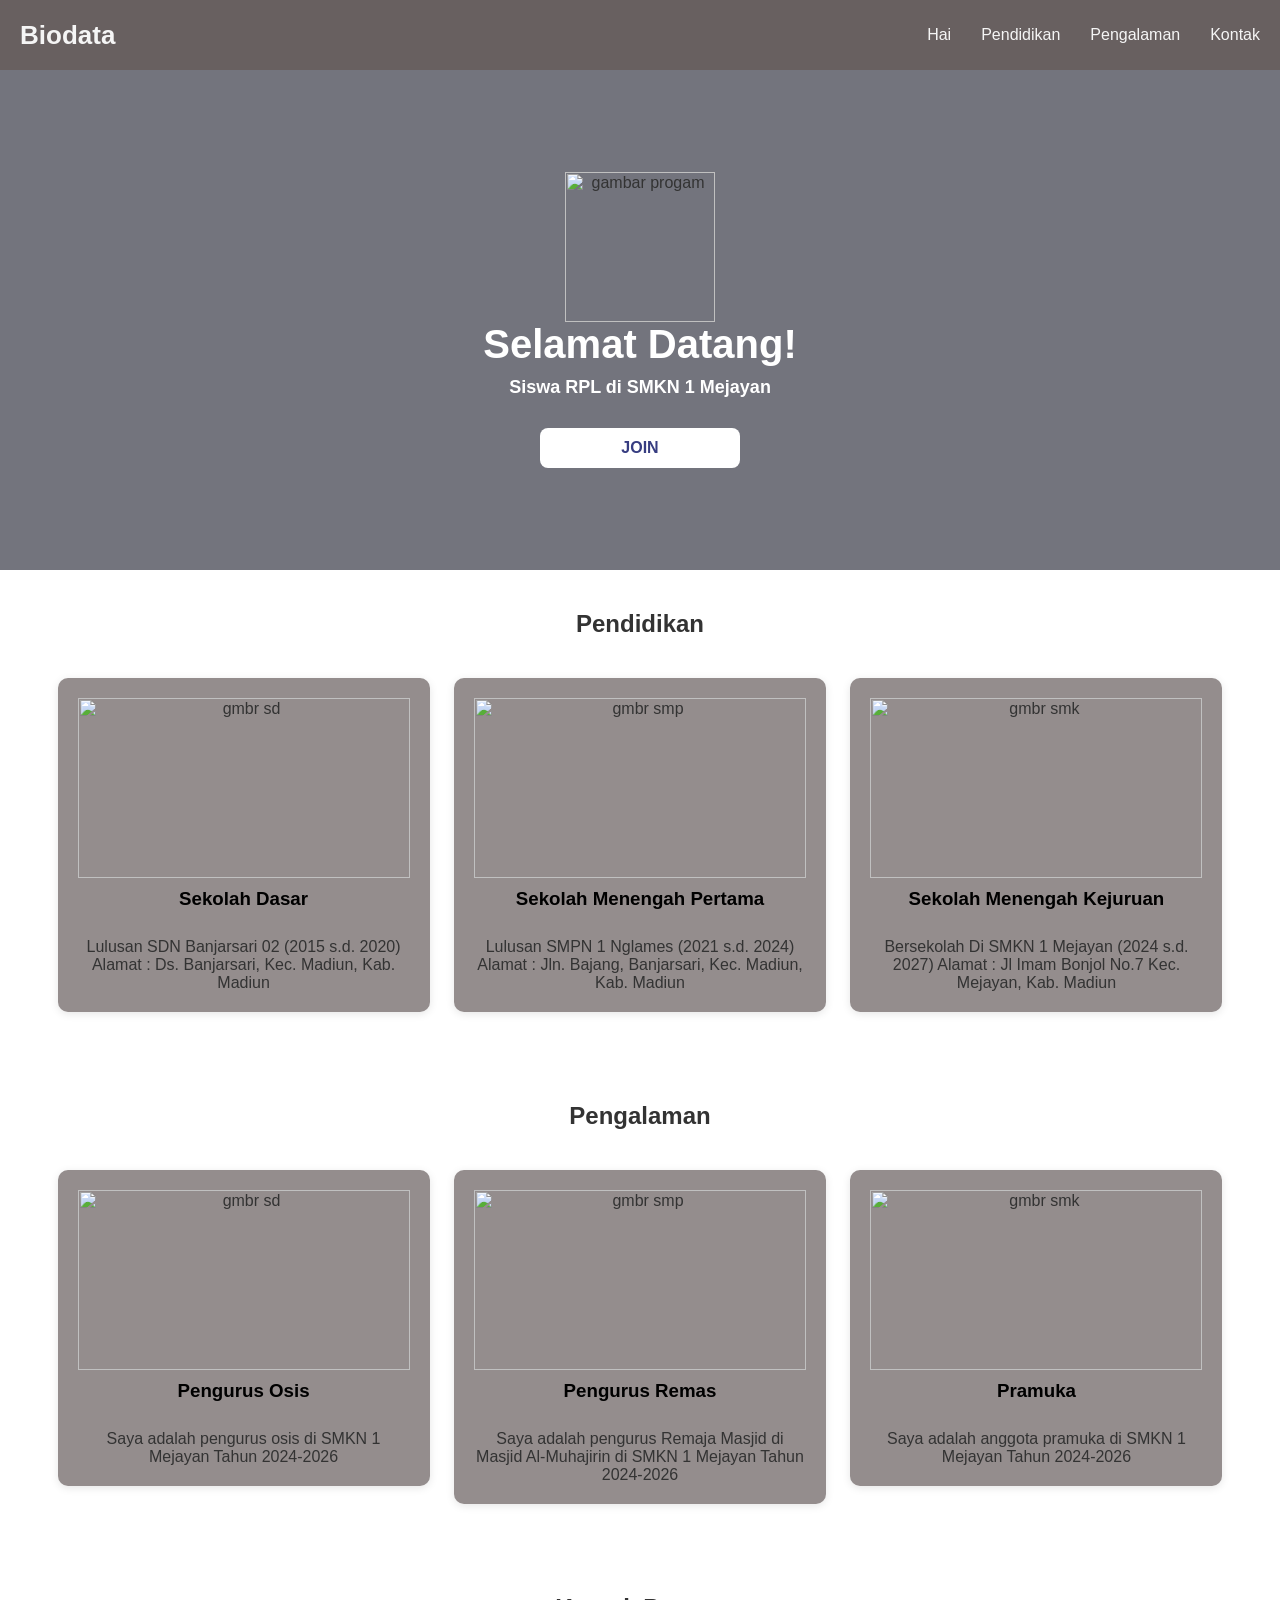
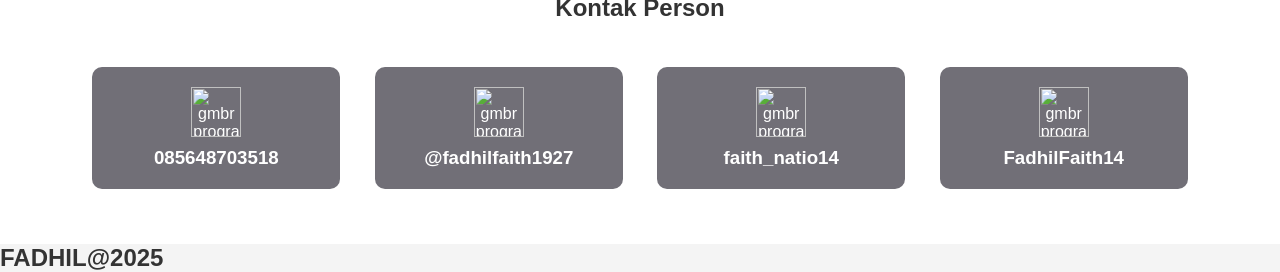
==== index.html @ b9683b17 "Add files via upload" ====
<html lang="en">
<head>
    <meta charset="UTF-8">
    <meta name="viewport" content="width=device-width, initial-scale=1.0">
    <title>My Portofolio</title>
    <link rel="stylesheet" href="style.css" />
</head>
<body>
    <!--navbar-->
    <div class="navbar">
    <div class="logo">
        <p><b>Biodata</b></p>
    </div>
        <div class="navigasi">
            <ul>
                <li><a href="#utama">Hai</a></li>
                <li><a href="#Pendidikan">Pendidikan</a></li>
                <li><a href="#Pengalaman">Pengalaman</a></li>
                <li><a href="#Kontak">Kontak</a></li>
            </ul>
        </div>
    </div>

    <!--Banner-->
    <div class="banner" id="utama"> 
        <img src="image/foto.jpg" alt="gambar progam">
        <h1><span></span></h1>
        <p><b>Siswa RPL di SMKN 1 Mejayan</b></p>

        <a href=""><button><b>JOIN</b></button></a>
    </div>
    <!--Pendidikan-->
    <div class="Pendidikan" id="Pendidikan">
        <h2>Pendidikan</h2>
        <div class="sd">
            <img src="image/(Logo SD).png" alt="gmbr sd">
            <h3>Sekolah Dasar</h3>
            </br>
            <p>
                Lulusan SDN Banjarsari 02 (2015 s.d. 2020)
                Alamat : Ds. Banjarsari, Kec. Madiun, Kab. Madiun
            </p>
        </div>
    
        <div class="smp">
            <img src="image/smplogo.png" alt="gmbr smp">
            <h3>Sekolah Menengah Pertama</h3>
                </br>
                <p>
                Lulusan SMPN 1 Nglames (2021 s.d. 2024)
                Alamat : Jln. Bajang, Banjarsari, Kec. Madiun, Kab. Madiun
                </p>
        </div>

        <div class="smk">
            <img src="image/smk.png" alt="gmbr smk">
            <h3>Sekolah Menengah Kejuruan</h3>
            </br>
            <p>
                Bersekolah Di SMKN 1 Mejayan (2024 s.d. 2027)
                Alamat : Jl Imam Bonjol No.7 Kec. Mejayan, Kab. Madiun
            </p>
        </div>
    </div>
    <!--Pengalaman-->
    <div class="Pengalaman" id="Pengalaman"> 
        <h2>Pengalaman</h2>
        <div class="kerja">
            <img src="image/osis.jpg" alt="gmbr sd">
            <h3>Pengurus Osis</h3>
            </br>
            <p>
                Saya adalah pengurus osis di SMKN 1 Mejayan Tahun 2024-2026
            </p>
        </div>
    
        <div class="kerja">
            <img src="image/remas.jpg" alt="gmbr smp">
            <h3>Pengurus Remas</h3>
            </br>
            <p>
                Saya adalah pengurus Remaja Masjid di Masjid Al-Muhajirin di SMKN 1 Mejayan
                Tahun 2024-2026
            </p>
        </div>

        <div class="kerja">
            <img src="image/pramuka.jpg" alt="gmbr smk">
            <h3>Pramuka</h3>
            </br>
            <p>
                Saya adalah anggota pramuka di SMKN 1 Mejayan Tahun 2024-2026
            </p>
        </div>
    </div>
    <!--Kontak-->
    <div class="Kontak" id="Kontak">
        <h2>Kontak Person</h2>
        <div class="sosmed">
            <img src="image/whatsapp.png" alt="gmbr program">
            <a href="https://www.whatsapp.com/?lang=id_ID">
                <h3>085648703518</h3>
            </a>
        </div>
        <div class="sosmed">
            <img src="image/tiktok.png" alt="gmbr program">
            <a href="https://www.tiktok.com/@fadhilfaith1927?is_from_webapp=1&sender_device=pc">
                <h3>@fadhilfaith1927</h3>
            </a>
        </div>
        <div class="sosmed">
            <img src="image/instagram.png" alt="gmbr program">
            <a href="https://www.instagram.com/faith_natio14/">
                <h3>faith_natio14</h3>
            </a>
        </div>
        <div class="sosmed">
            <img src="image/twitter (1).png" alt="gmbr program">
            <a href="https://x.com/FadhilFaith14">
                <h3>FadhilFaith14</h3>
            </a>
        </div>
    </div>
        <div class="flooter">
            <h2>FADHIL@2025</h2>
        </div>
        
</body>
</html>
---- style.css ----
* {
  margin: 0;
  padding: 0;
  box-sizing: border-box;
  font-family: Arial, Helvetica, sans-serif;
}

body {
  background-color: #f4f4f4;
  color: #333;
}

.navbar {
  display: flex;
  justify-content: space-between;
  align-items: center;
  background-color: rgb(104, 96, 96);
  height: 70px;
  padding: 0 20px;
  color: whitesmoke;
}

.logo p {
  font-size: 26px;
}

.navigasi ul {
  display: flex;
  list-style: none;
  gap: 30px;
}

.navigasi ul li a {
  text-decoration: none;
  color: whitesmoke;
}

.navigasi ul li a:hover {
  color: lightgray;
  font-style: italic;
}

.banner img {
  width: 150px;
  margin-bottom: 20px;
}

.banner {
  display: flex;
  flex-direction: column;
  align-items: center;
  justify-content: center;
  height: 500px;
  background-color: rgb(115, 116, 125);
  text-align: center;
  padding: 20px;
}

.banner h1 span::before {
  content: "Selamat Datang!";
  animation: gerak 4s infinite ease-in-out;
  color: white;
  font-size: 40px;
}

@keyframes gerak {
  0% { content: "Halo!"; }
  50% { content: "Selamat Datang!"; }
  100% { content: "Saya Siswa SMKN 1 Mejayan"; }
}

.banner p {
  color: white;
  font-size: 18px;
  margin-top: 10px;
}

.banner button {
  margin-top: 30px;
  border-radius: 8px;
  width: 200px;
  height: 40px;
  border: none;
  font-size: 16px;
  background-color: white;
  color: rgb(55, 61, 129);
  cursor: pointer;
}

.banner button:hover {
  background-color: lightgray;
  color: rgb(8, 8, 8);
  font-style: italic;
}

.Pendidikan, .Pengalaman, .Kontak {
  padding: 40px 20px;
  text-align: center;
  background-color: white;
}

.Pendidikan h2, .Pengalaman h2, .Kontak h2 {
  margin-bottom: 30px;
  color: #333;
}

.sd, .smp, .smk, .kerja {
  width: 30%;
  display: inline-block;
  vertical-align: top;
  margin: 10px;
  padding: 20px;
  background-color: #948d8d;
  box-shadow: 0 2px 8px rgba(0, 0, 0, 0.1);
  border-radius: 10px;
  transition: background-color 0.3s ease;
}

.sd:hover, .smp:hover, .smk:hover, .kerja:hover {
  background-color: #e0e0e0;
}

.sd img, .smp img, .smk img, .kerja img {
  width: 100%;
  max-height: 180px;
  object-fit: contain;
  margin-bottom: 10px;
}

.sd h3, .smp h3, .smk h3, .kerja h3 {
  margin-bottom: 10px;
  color: #000000;
}

.sosmed {
  width: 20%;
  display: inline-block;
  margin: 15px;
  padding: 20px;
  background-color: rgb(113, 111, 119);
  color: white;
  border-radius: 10px;
  text-align: center;
  transition: background-color 0.3s ease;
}

.sosmed:hover {
  background-color: rgb(163, 158, 158);
}

.sosmed img {
  width: 50px;
  margin-bottom: 10px;
}

.sosmed a {
  text-decoration: none;
  color: white;
}

.sosmed a h3:hover {
  color: lightgray;
}

.footer {
  background-color: rgb(205, 188, 188);
  color: rgb(83, 81, 81);
  text-align: center;
  height: 50px;
  line-height: 50px;
  margin-top: 40px;
}
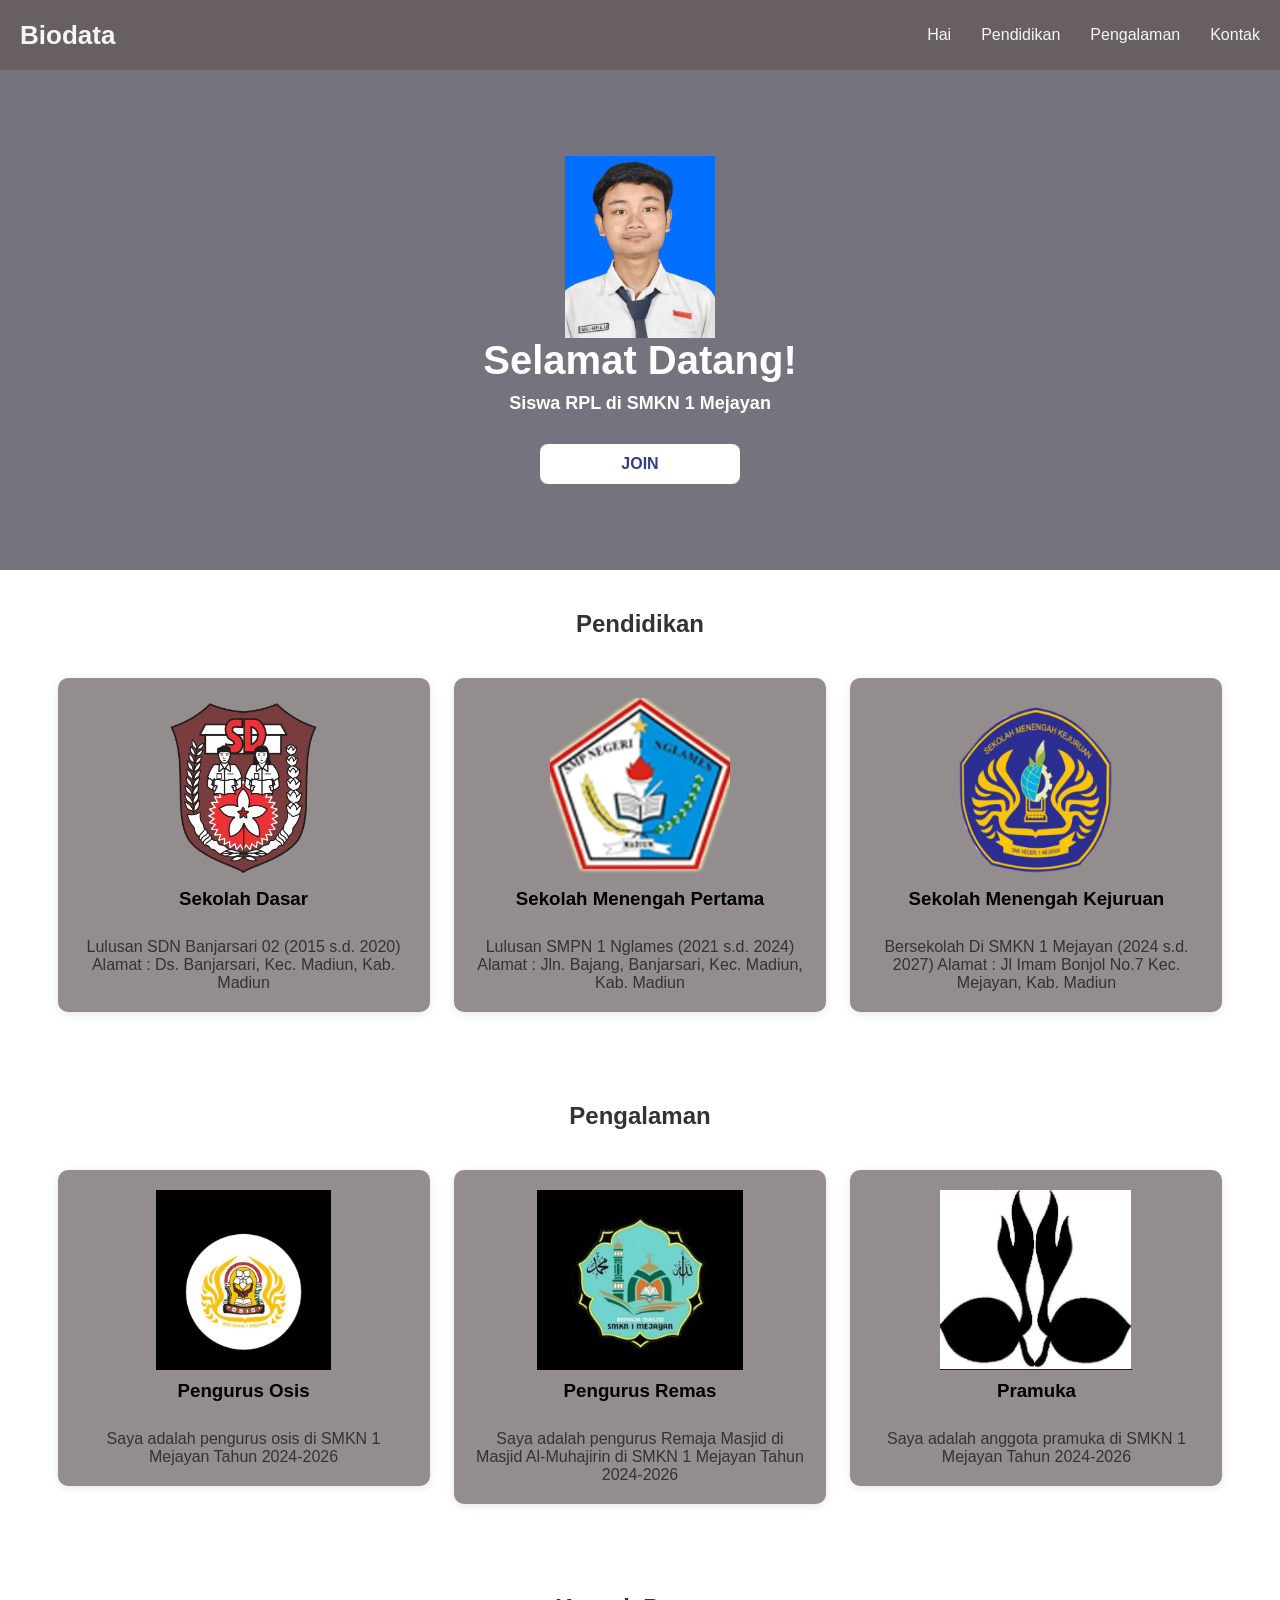
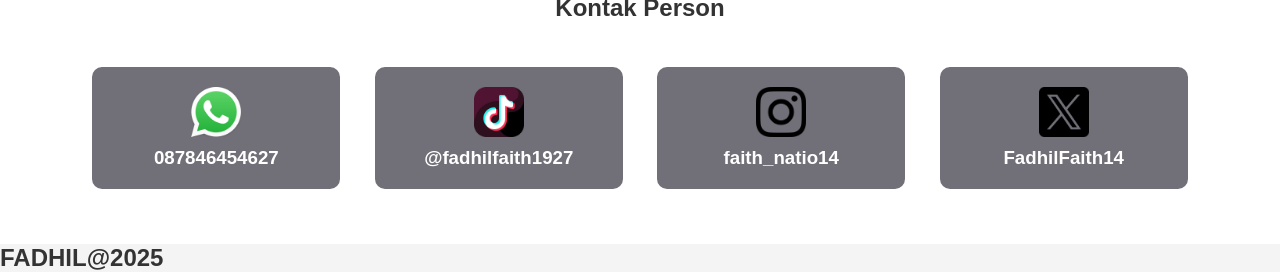
==== commit 82e6b9e3: "Update nomor WhatsApp ke 087846454627" ====
--- a/index.html
+++ b/index.html
@@ -99,8 +99,8 @@
         <h2>Kontak Person</h2>
         <div class="sosmed">
             <img src="image/whatsapp.png" alt="gmbr program">
-            <a href="https://www.whatsapp.com/?lang=id_ID">
-                <h3>085648703518</h3>
+            <a href="https://wa.me/6287846454627">
+                <h3>087846454627</h3>
             </a>
         </div>
         <div class="sosmed">
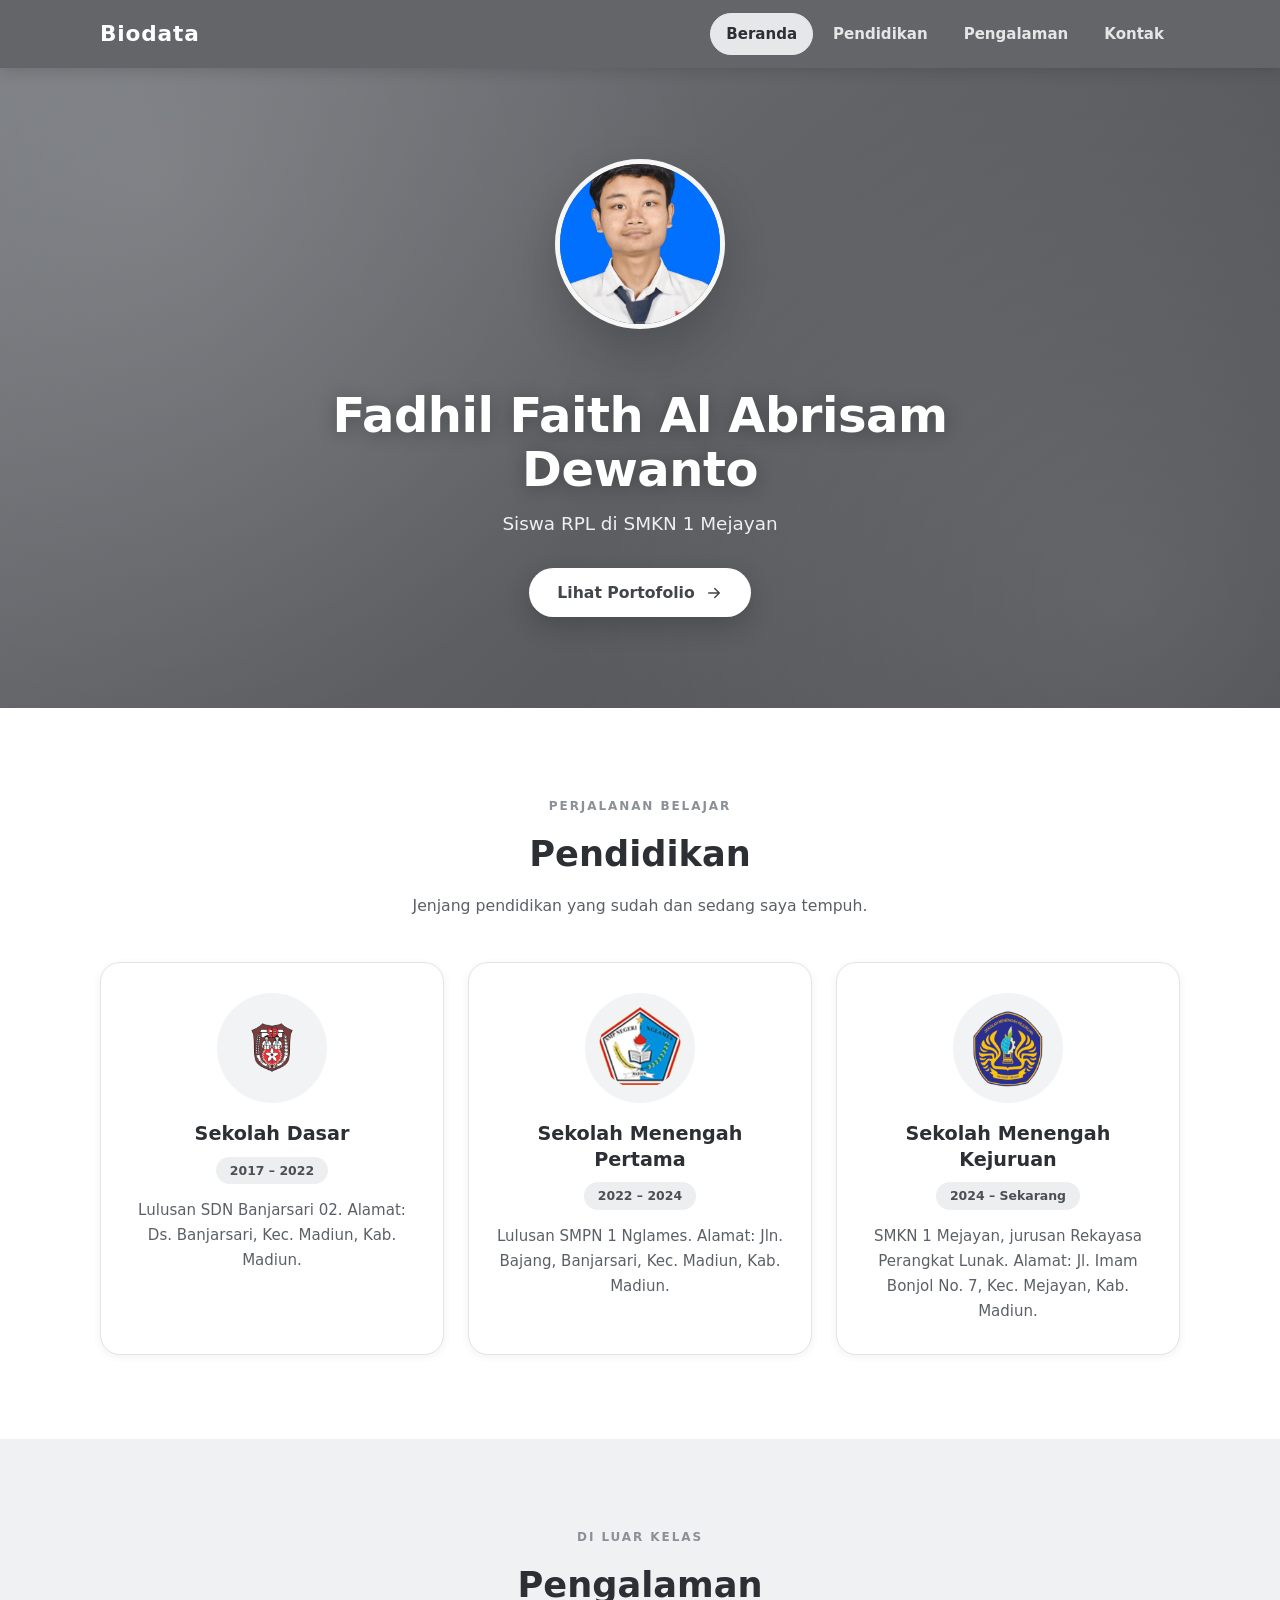
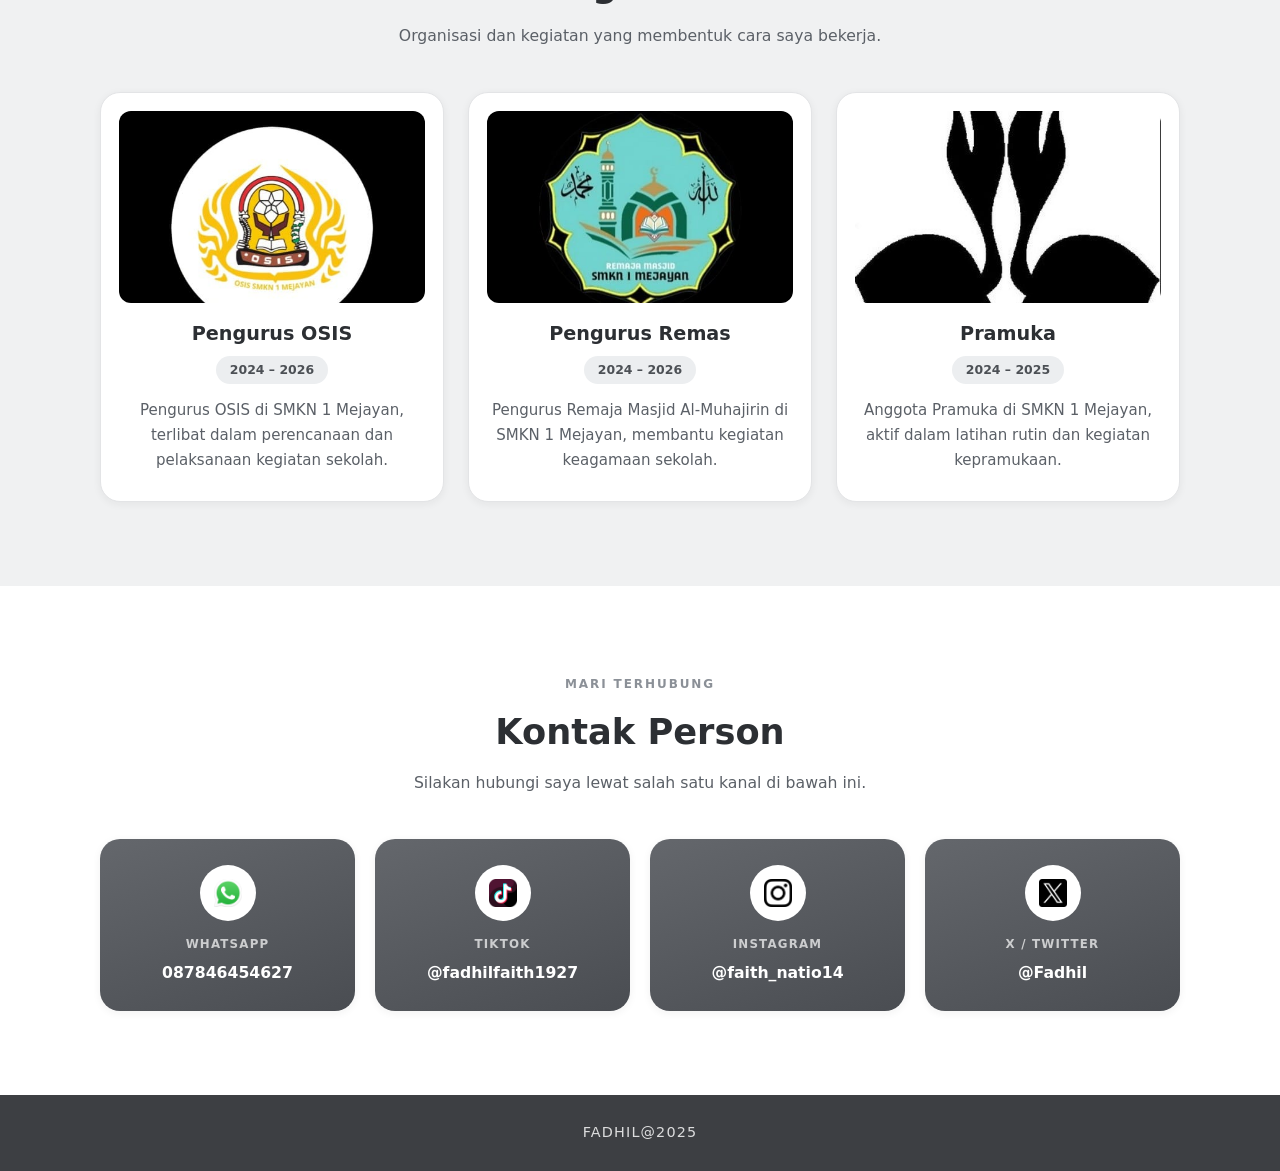
==== commit 3d9db81a: "Perbaiki struktur dan konten halaman portofolio" ====
--- a/index.html
+++ b/index.html
@@ -1,130 +1,253 @@
-
-<html lang="en">
-<head>
-    <meta charset="UTF-8">
-    <meta name="viewport" content="width=device-width, initial-scale=1.0">
-    <title>My Portofolio</title>
-    <link rel="stylesheet" href="style.css" />
-</head>
-<body>
-    <!--navbar-->
-    <div class="navbar">
-    <div class="logo">
-        <p><b>Biodata</b></p>
-    </div>
-        <div class="navigasi">
-            <ul>
-                <li><a href="#utama">Hai</a></li>
-                <li><a href="#Pendidikan">Pendidikan</a></li>
-                <li><a href="#Pengalaman">Pengalaman</a></li>
-                <li><a href="#Kontak">Kontak</a></li>
-            </ul>
-        </div>
-    </div>
-
-    <!--Banner-->
-    <div class="banner" id="utama"> 
-        <img src="image/foto.jpg" alt="gambar progam">
-        <h1><span></span></h1>
-        <p><b>Siswa RPL di SMKN 1 Mejayan</b></p>
-
-        <a href=""><button><b>JOIN</b></button></a>
-    </div>
-    <!--Pendidikan-->
-    <div class="Pendidikan" id="Pendidikan">
-        <h2>Pendidikan</h2>
-        <div class="sd">
-            <img src="image/(Logo SD).png" alt="gmbr sd">
-            <h3>Sekolah Dasar</h3>
-            </br>
-            <p>
-                Lulusan SDN Banjarsari 02 (2015 s.d. 2020)
-                Alamat : Ds. Banjarsari, Kec. Madiun, Kab. Madiun
-            </p>
-        </div>
-    
-        <div class="smp">
-            <img src="image/smplogo.png" alt="gmbr smp">
-            <h3>Sekolah Menengah Pertama</h3>
-                </br>
-                <p>
-                Lulusan SMPN 1 Nglames (2021 s.d. 2024)
-                Alamat : Jln. Bajang, Banjarsari, Kec. Madiun, Kab. Madiun
-                </p>
-        </div>
-
-        <div class="smk">
-            <img src="image/smk.png" alt="gmbr smk">
-            <h3>Sekolah Menengah Kejuruan</h3>
-            </br>
-            <p>
-                Bersekolah Di SMKN 1 Mejayan (2024 s.d. 2027)
-                Alamat : Jl Imam Bonjol No.7 Kec. Mejayan, Kab. Madiun
-            </p>
-        </div>
-    </div>
-    <!--Pengalaman-->
-    <div class="Pengalaman" id="Pengalaman"> 
-        <h2>Pengalaman</h2>
-        <div class="kerja">
-            <img src="image/osis.jpg" alt="gmbr sd">
-            <h3>Pengurus Osis</h3>
-            </br>
-            <p>
-                Saya adalah pengurus osis di SMKN 1 Mejayan Tahun 2024-2026
-            </p>
-        </div>
-    
-        <div class="kerja">
-            <img src="image/remas.jpg" alt="gmbr smp">
-            <h3>Pengurus Remas</h3>
-            </br>
-            <p>
-                Saya adalah pengurus Remaja Masjid di Masjid Al-Muhajirin di SMKN 1 Mejayan
-                Tahun 2024-2026
-            </p>
-        </div>
-
-        <div class="kerja">
-            <img src="image/pramuka.jpg" alt="gmbr smk">
-            <h3>Pramuka</h3>
-            </br>
-            <p>
-                Saya adalah anggota pramuka di SMKN 1 Mejayan Tahun 2024-2026
-            </p>
-        </div>
-    </div>
-    <!--Kontak-->
-    <div class="Kontak" id="Kontak">
-        <h2>Kontak Person</h2>
-        <div class="sosmed">
-            <img src="image/whatsapp.png" alt="gmbr program">
-            <a href="https://wa.me/6287846454627">
-                <h3>087846454627</h3>
-            </a>
-        </div>
-        <div class="sosmed">
-            <img src="image/tiktok.png" alt="gmbr program">
-            <a href="https://www.tiktok.com/@fadhilfaith1927?is_from_webapp=1&sender_device=pc">
-                <h3>@fadhilfaith1927</h3>
-            </a>
-        </div>
-        <div class="sosmed">
-            <img src="image/instagram.png" alt="gmbr program">
-            <a href="https://www.instagram.com/faith_natio14/">
-                <h3>faith_natio14</h3>
-            </a>
-        </div>
-        <div class="sosmed">
-            <img src="image/twitter (1).png" alt="gmbr program">
-            <a href="https://x.com/FadhilFaith14">
-                <h3>FadhilFaith14</h3>
-            </a>
-        </div>
-    </div>
-        <div class="flooter">
-            <h2>FADHIL@2025</h2>
-        </div>
-        
-</body>
-</html>
+<!DOCTYPE html>
+<html lang="id">
+<head>
+    <meta charset="UTF-8">
+    <meta http-equiv="X-UA-Compatible" content="IE=edge">
+    <meta name="viewport" content="width=device-width, initial-scale=1.0">
+    <meta name="description" content="Portofolio Fadhil Faith Al Abrisam Dewanto, siswa RPL SMKN 1 Mejayan: pendidikan, pengalaman organisasi, dan kontak.">
+    <meta name="theme-color" content="#5f6165">
+    <link rel="icon" href="image/smk.png" type="image/png">
+    <title>Portofolio | Fadhil Faith Al Abrisam Dewanto</title>
+    <link rel="stylesheet" href="style.css">
+</head>
+<body>
+
+    <!-- Navbar -->
+    <header class="navbar" id="navbar">
+        <div class="nav-inner">
+            <a class="logo" href="#utama">Biodata</a>
+
+            <button class="nav-toggle" type="button" aria-label="Buka menu navigasi" aria-controls="navigasi" aria-expanded="false">
+                <span></span>
+                <span></span>
+                <span></span>
+            </button>
+
+            <nav class="navigasi" id="navigasi" aria-label="Navigasi utama">
+                <ul>
+                    <li><a class="nav-link" href="#utama">Beranda</a></li>
+                    <li><a class="nav-link" href="#Pendidikan">Pendidikan</a></li>
+                    <li><a class="nav-link" href="#Pengalaman">Pengalaman</a></li>
+                    <li><a class="nav-link" href="#Kontak">Kontak</a></li>
+                </ul>
+            </nav>
+        </div>
+    </header>
+
+    <!-- Banner -->
+    <section class="banner" id="utama">
+        <div class="banner-inner">
+            <img class="banner-photo" src="image/foto.jpg" alt="Foto Fadhil Faith Al Abrisam Dewanto" width="170" height="170">
+
+            <p class="banner-greeting">
+                <span class="visually-hidden">Halo, selamat datang. </span>
+                <span class="rotator" aria-hidden="true">
+                    <span>Halo, selamat datang</span>
+                    <span>Saya Fadhil Faith</span>
+                    <span>Terima kasih sudah mampir</span>
+                </span>
+            </p>
+
+            <h1>Fadhil Faith Al Abrisam Dewanto</h1>
+            <p class="banner-subtitle">Siswa RPL di SMKN 1 Mejayan</p>
+
+            <a class="banner-btn" href="https://www.fadhilfaith.my.id/" target="_blank" rel="noopener">
+                Lihat Portofolio
+                <svg viewBox="0 0 24 24" aria-hidden="true" focusable="false">
+                    <path d="M5 12h14M13 6l6 6-6 6" fill="none" stroke="currentColor" stroke-width="2" stroke-linecap="round" stroke-linejoin="round"/>
+                </svg>
+            </a>
+        </div>
+    </section>
+
+    <!-- Pendidikan -->
+    <section class="section Pendidikan" id="Pendidikan">
+        <div class="container">
+            <header class="section-head">
+                <span class="section-kicker">Perjalanan Belajar</span>
+                <h2>Pendidikan</h2>
+                <p class="section-desc">Jenjang pendidikan yang sudah dan sedang saya tempuh.</p>
+            </header>
+
+            <div class="card-grid">
+                <article class="info-card">
+                    <img class="info-card-img" src="image/(Logo%20SD).png" alt="Logo SDN Banjarsari 02" width="120" height="120" loading="lazy">
+                    <h3>Sekolah Dasar</h3>
+                    <span class="card-tag">2017 &ndash; 2022</span>
+                    <p>Lulusan SDN Banjarsari 02. Alamat: Ds. Banjarsari, Kec. Madiun, Kab. Madiun.</p>
+                </article>
+
+                <article class="info-card">
+                    <img class="info-card-img" src="image/smplogo.png" alt="Logo SMPN 1 Nglames" width="120" height="120" loading="lazy">
+                    <h3>Sekolah Menengah Pertama</h3>
+                    <span class="card-tag">2022 &ndash; 2024</span>
+                    <p>Lulusan SMPN 1 Nglames. Alamat: Jln. Bajang, Banjarsari, Kec. Madiun, Kab. Madiun.</p>
+                </article>
+
+                <article class="info-card">
+                    <img class="info-card-img" src="image/smk.png" alt="Logo SMKN 1 Mejayan" width="120" height="120" loading="lazy">
+                    <h3>Sekolah Menengah Kejuruan</h3>
+                    <span class="card-tag">2024 &ndash; Sekarang</span>
+                    <p>SMKN 1 Mejayan, jurusan Rekayasa Perangkat Lunak. Alamat: Jl. Imam Bonjol No. 7, Kec. Mejayan, Kab. Madiun.</p>
+                </article>
+            </div>
+        </div>
+    </section>
+
+    <!-- Pengalaman -->
+    <section class="section Pengalaman" id="Pengalaman">
+        <div class="container">
+            <header class="section-head">
+                <span class="section-kicker">Di Luar Kelas</span>
+                <h2>Pengalaman</h2>
+                <p class="section-desc">Organisasi dan kegiatan yang membentuk cara saya bekerja.</p>
+            </header>
+
+            <div class="card-grid">
+                <article class="info-card experience-card">
+                    <img class="experience-img" src="image/osis.jpg" alt="Kegiatan OSIS di SMKN 1 Mejayan" width="400" height="260" loading="lazy">
+                    <h3>Pengurus OSIS</h3>
+                    <span class="card-tag">2024 &ndash; 2026</span>
+                    <p>Pengurus OSIS di SMKN 1 Mejayan, terlibat dalam perencanaan dan pelaksanaan kegiatan sekolah.</p>
+                </article>
+
+                <article class="info-card experience-card">
+                    <img class="experience-img" src="image/remas.jpg" alt="Kegiatan Remaja Masjid Al-Muhajirin" width="400" height="260" loading="lazy">
+                    <h3>Pengurus Remas</h3>
+                    <span class="card-tag">2024 &ndash; 2026</span>
+                    <p>Pengurus Remaja Masjid Al-Muhajirin di SMKN 1 Mejayan, membantu kegiatan keagamaan sekolah.</p>
+                </article>
+
+                <article class="info-card experience-card">
+                    <img class="experience-img" src="image/pramuka.jpg" alt="Kegiatan Pramuka di SMKN 1 Mejayan" width="400" height="260" loading="lazy">
+                    <h3>Pramuka</h3>
+                    <span class="card-tag">2024 &ndash; 2025</span>
+                    <p>Anggota Pramuka di SMKN 1 Mejayan, aktif dalam latihan rutin dan kegiatan kepramukaan.</p>
+                </article>
+            </div>
+        </div>
+    </section>
+
+    <!-- Kontak -->
+    <section class="section Kontak" id="Kontak">
+        <div class="container">
+            <header class="section-head">
+                <span class="section-kicker">Mari Terhubung</span>
+                <h2>Kontak Person</h2>
+                <p class="section-desc">Silakan hubungi saya lewat salah satu kanal di bawah ini.</p>
+            </header>
+
+            <div class="contact-grid">
+                <a class="contact-card" href="https://wa.me/6287846454627" target="_blank" rel="noopener">
+                    <span class="contact-icon"><img src="image/whatsapp.png" alt="" width="28" height="28" loading="lazy"></span>
+                    <span class="contact-platform">WhatsApp</span>
+                    <span class="contact-value">087846454627</span>
+                </a>
+
+                <a class="contact-card" href="https://www.tiktok.com/@fadhilfaith1927?is_from_webapp=1&amp;sender_device=pc" target="_blank" rel="noopener">
+                    <span class="contact-icon"><img src="image/tiktok.png" alt="" width="28" height="28" loading="lazy"></span>
+                    <span class="contact-platform">TikTok</span>
+                    <span class="contact-value">@fadhilfaith1927</span>
+                </a>
+
+                <a class="contact-card" href="https://www.instagram.com/faith_natio14/" target="_blank" rel="noopener">
+                    <span class="contact-icon"><img src="image/instagram.png" alt="" width="28" height="28" loading="lazy"></span>
+                    <span class="contact-platform">Instagram</span>
+                    <span class="contact-value">@faith_natio14</span>
+                </a>
+
+                <a class="contact-card" href="https://x.com/Fadhil" target="_blank" rel="noopener">
+                    <span class="contact-icon"><img src="image/twitter%20(1).png" alt="" width="28" height="28" loading="lazy"></span>
+                    <span class="contact-platform">X / Twitter</span>
+                    <span class="contact-value">@Fadhil</span>
+                </a>
+            </div>
+        </div>
+    </section>
+
+    <footer class="footer">
+        <p>FADHIL@2025</p>
+    </footer>
+
+    <script>
+        (function () {
+            var header = document.getElementById('navbar');
+            var menu = document.getElementById('navigasi');
+            var toggle = document.querySelector('.nav-toggle');
+
+            function closeMenu() {
+                if (!menu || !toggle) return;
+                menu.classList.remove('is-open');
+                toggle.setAttribute('aria-expanded', 'false');
+            }
+
+            if (toggle && menu) {
+                toggle.addEventListener('click', function () {
+                    var open = menu.classList.toggle('is-open');
+                    toggle.setAttribute('aria-expanded', open ? 'true' : 'false');
+                });
+
+                document.addEventListener('keydown', function (event) {
+                    if (event.key === 'Escape') closeMenu();
+                });
+            }
+
+            // Gulir halus + offset navbar, sekaligus menutup menu di HP.
+            document.querySelectorAll('a[href^="#"]').forEach(function (link) {
+                link.addEventListener('click', function (event) {
+                    var hash = link.getAttribute('href');
+                    if (!hash || hash.length < 2) return;
+
+                    var target = document.getElementById(hash.slice(1));
+                    if (!target) return;
+
+                    event.preventDefault();
+
+                    var offset = (header ? header.offsetHeight : 0) + 16;
+                    var current = window.pageYOffset || document.documentElement.scrollTop || 0;
+                    var top = Math.max(0, target.getBoundingClientRect().top + current - offset);
+
+                    try {
+                        window.scrollTo({ top: top, behavior: 'smooth' });
+                    } catch (error) {
+                        window.scrollTo(0, top);
+                    }
+
+                    if (window.history && window.history.replaceState) {
+                        window.history.replaceState(null, '', hash);
+                    }
+
+                    closeMenu();
+                });
+            });
+
+            // Tandai menu aktif saat halaman digulir.
+            var links = Array.prototype.slice.call(document.querySelectorAll('.navigasi .nav-link'));
+            var sections = links.map(function (link) {
+                return document.getElementById(link.getAttribute('href').slice(1));
+            }).filter(Boolean);
+
+            function syncActiveLink() {
+                if (!sections.length) return;
+                var marker = (header ? header.offsetHeight : 0) + 48;
+                var active = sections[0];
+
+                sections.forEach(function (section) {
+                    if (section.getBoundingClientRect().top <= marker) active = section;
+                });
+
+                var atBottom = (window.innerHeight + (window.pageYOffset || 0)) >= (document.documentElement.scrollHeight - 4);
+                if (atBottom) active = sections[sections.length - 1];
+
+                links.forEach(function (link) {
+                    link.classList.toggle('active', link.getAttribute('href') === '#' + active.id);
+                });
+            }
+
+            window.addEventListener('scroll', syncActiveLink, { passive: true });
+            window.addEventListener('resize', syncActiveLink);
+            syncActiveLink();
+        })();
+    </script>
+</body>
+</html>
--- a/style.css
+++ b/style.css
@@ -1,173 +1,569 @@
-
-* {
-  margin: 0;
-  padding: 0;
-  box-sizing: border-box;
-  font-family: Arial, Helvetica, sans-serif;
-}
-
-body {
-  background-color: #f4f4f4;
-  color: #333;
-}
-
-.navbar {
-  display: flex;
-  justify-content: space-between;
-  align-items: center;
-  background-color: rgb(104, 96, 96);
-  height: 70px;
-  padding: 0 20px;
-  color: whitesmoke;
-}
-
-.logo p {
-  font-size: 26px;
-}
-
-.navigasi ul {
-  display: flex;
-  list-style: none;
-  gap: 30px;
-}
-
-.navigasi ul li a {
-  text-decoration: none;
-  color: whitesmoke;
-}
-
-.navigasi ul li a:hover {
-  color: lightgray;
-  font-style: italic;
-}
-
-.banner img {
-  width: 150px;
-  margin-bottom: 20px;
-}
-
-.banner {
-  display: flex;
-  flex-direction: column;
-  align-items: center;
-  justify-content: center;
-  height: 500px;
-  background-color: rgb(115, 116, 125);
-  text-align: center;
-  padding: 20px;
-}
-
-.banner h1 span::before {
-  content: "Selamat Datang!";
-  animation: gerak 4s infinite ease-in-out;
-  color: white;
-  font-size: 40px;
-}
-
-@keyframes gerak {
-  0% { content: "Halo!"; }
-  50% { content: "Selamat Datang!"; }
-  100% { content: "Saya Siswa SMKN 1 Mejayan"; }
-}
-
-.banner p {
-  color: white;
-  font-size: 18px;
-  margin-top: 10px;
-}
-
-.banner button {
-  margin-top: 30px;
-  border-radius: 8px;
-  width: 200px;
-  height: 40px;
-  border: none;
-  font-size: 16px;
-  background-color: white;
-  color: rgb(55, 61, 129);
-  cursor: pointer;
-}
-
-.banner button:hover {
-  background-color: lightgray;
-  color: rgb(8, 8, 8);
-  font-style: italic;
-}
-
-.Pendidikan, .Pengalaman, .Kontak {
-  padding: 40px 20px;
-  text-align: center;
-  background-color: white;
-}
-
-.Pendidikan h2, .Pengalaman h2, .Kontak h2 {
-  margin-bottom: 30px;
-  color: #333;
-}
-
-.sd, .smp, .smk, .kerja {
-  width: 30%;
-  display: inline-block;
-  vertical-align: top;
-  margin: 10px;
-  padding: 20px;
-  background-color: #948d8d;
-  box-shadow: 0 2px 8px rgba(0, 0, 0, 0.1);
-  border-radius: 10px;
-  transition: background-color 0.3s ease;
-}
-
-.sd:hover, .smp:hover, .smk:hover, .kerja:hover {
-  background-color: #e0e0e0;
-}
-
-.sd img, .smp img, .smk img, .kerja img {
-  width: 100%;
-  max-height: 180px;
-  object-fit: contain;
-  margin-bottom: 10px;
-}
-
-.sd h3, .smp h3, .smk h3, .kerja h3 {
-  margin-bottom: 10px;
-  color: #000000;
-}
-
-.sosmed {
-  width: 20%;
-  display: inline-block;
-  margin: 15px;
-  padding: 20px;
-  background-color: rgb(113, 111, 119);
-  color: white;
-  border-radius: 10px;
-  text-align: center;
-  transition: background-color 0.3s ease;
-}
-
-.sosmed:hover {
-  background-color: rgb(163, 158, 158);
-}
-
-.sosmed img {
-  width: 50px;
-  margin-bottom: 10px;
-}
-
-.sosmed a {
-  text-decoration: none;
-  color: white;
-}
-
-.sosmed a h3:hover {
-  color: lightgray;
-}
-
-.footer {
-  background-color: rgb(205, 188, 188);
-  color: rgb(83, 81, 81);
-  text-align: center;
-  height: 50px;
-  line-height: 50px;
-  margin-top: 40px;
-}
+/* =========================================================
+   Portofolio — Fadhil Faith
+   Tema abu-abu lama, dirapikan & dibuat responsif.
+   ========================================================= */
+
+:root {
+    --bg: #f4f4f5;
+    --surface: #ffffff;
+    --ink: #2c2f33;
+    --ink-soft: #5b6067;
+    --muted: #8b9097;
+    --line: #e3e4e6;
+    --nav: #5f6165;
+    --nav-dark: #4b4d51;
+    --footer: #3d3f43;
+
+    --radius-sm: 12px;
+    --radius-md: 16px;
+    --radius-lg: 20px;
+    --radius-pill: 999px;
+
+    --shadow-sm: 0 2px 8px rgba(35, 38, 42, 0.06);
+    --shadow-md: 0 12px 28px rgba(35, 38, 42, 0.12);
+    --shadow-lg: 0 20px 45px rgba(20, 22, 25, 0.22);
+
+    --maxw: 1120px;
+    --nav-h: 68px;
+}
+
+* {
+    margin: 0;
+    padding: 0;
+    box-sizing: border-box;
+}
+
+html {
+    scroll-behavior: smooth;
+    scroll-padding-top: calc(var(--nav-h) + 16px);
+    -webkit-text-size-adjust: 100%;
+}
+
+body {
+    background-color: var(--bg);
+    color: var(--ink);
+    font-family: "Segoe UI", system-ui, -apple-system, Arial, Helvetica, sans-serif;
+    line-height: 1.6;
+}
+
+img {
+    max-width: 100%;
+    height: auto;
+}
+
+a {
+    color: inherit;
+}
+
+.visually-hidden {
+    position: absolute;
+    width: 1px;
+    height: 1px;
+    padding: 0;
+    margin: -1px;
+    overflow: hidden;
+    clip: rect(0, 0, 0, 0);
+    white-space: nowrap;
+    border: 0;
+}
+
+/* ---------- Navbar ---------- */
+.navbar {
+    position: sticky;
+    top: 0;
+    z-index: 50;
+    background-color: rgba(95, 97, 101, 0.97);
+    backdrop-filter: blur(8px);
+    box-shadow: 0 2px 14px rgba(20, 22, 25, 0.18);
+}
+
+.nav-inner {
+    display: flex;
+    align-items: center;
+    justify-content: space-between;
+    gap: 16px;
+    max-width: var(--maxw);
+    min-height: var(--nav-h);
+    margin: 0 auto;
+    padding: 0 20px;
+}
+
+.logo {
+    color: #ffffff;
+    font-size: 1.35rem;
+    font-weight: 800;
+    letter-spacing: 0.04em;
+    text-decoration: none;
+}
+
+.logo:hover,
+.logo:focus {
+    color: #e7e8ea;
+}
+
+.navigasi ul {
+    display: flex;
+    align-items: center;
+    gap: 4px;
+    list-style: none;
+}
+
+.nav-link {
+    display: inline-block;
+    padding: 8px 15px;
+    border: 1px solid transparent;
+    border-radius: var(--radius-pill);
+    color: rgba(255, 255, 255, 0.84);
+    font-size: 0.94rem;
+    font-weight: 600;
+    text-decoration: none;
+    transition: background-color 0.2s ease, color 0.2s ease, border-color 0.2s ease;
+}
+
+.nav-link:hover,
+.nav-link:focus {
+    color: #ffffff;
+    background-color: rgba(255, 255, 255, 0.12);
+    border-color: rgba(255, 255, 255, 0.16);
+}
+
+.nav-link.active {
+    color: var(--ink);
+    background-color: #e6e7e9;
+    border-color: #e6e7e9;
+}
+
+.nav-toggle {
+    display: none;
+    flex-direction: column;
+    justify-content: center;
+    gap: 5px;
+    width: 44px;
+    height: 40px;
+    padding: 8px 10px;
+    background: transparent;
+    border: 1px solid rgba(255, 255, 255, 0.35);
+    border-radius: 10px;
+    cursor: pointer;
+}
+
+.nav-toggle span {
+    display: block;
+    width: 100%;
+    height: 2px;
+    background-color: #ffffff;
+    border-radius: 2px;
+}
+
+/* ---------- Banner ---------- */
+.banner {
+    position: relative;
+    display: flex;
+    align-items: center;
+    justify-content: center;
+    min-height: clamp(520px, 78vh, 640px);
+    padding: clamp(48px, 8vw, 84px) 20px;
+    overflow: hidden;
+    text-align: center;
+    background:
+        radial-gradient(circle at 12% 18%, rgba(255, 255, 255, 0.12), transparent 45%),
+        radial-gradient(circle at 88% 82%, rgba(255, 255, 255, 0.10), transparent 45%),
+        linear-gradient(140deg, #74777c 0%, #5f6165 48%, #4b4d51 100%);
+    color: #ffffff;
+}
+
+.banner-inner {
+    position: relative;
+    width: 100%;
+    max-width: 760px;
+}
+
+.banner-photo {
+    width: clamp(120px, 20vw, 170px);
+    height: clamp(120px, 20vw, 170px);
+    object-fit: cover;
+    border: 5px solid rgba(255, 255, 255, 0.95);
+    border-radius: 50%;
+    box-shadow: var(--shadow-lg);
+    margin-bottom: 22px;
+}
+
+.banner-greeting {
+    display: block;
+    margin-bottom: 10px;
+    color: #e9eaec;
+    font-size: clamp(0.72rem, 2.4vw, 0.82rem);
+    font-weight: 700;
+    letter-spacing: 0.18em;
+    text-transform: uppercase;
+}
+
+.rotator {
+    position: relative;
+    display: block;
+    height: 1.6em;
+    white-space: nowrap;
+}
+
+.rotator > span {
+    position: absolute;
+    inset: 0;
+    opacity: 0;
+    animation: rotator 9s infinite ease-in-out;
+}
+
+.rotator > span:nth-child(1) { animation-delay: 0s; }
+.rotator > span:nth-child(2) { animation-delay: 3s; }
+.rotator > span:nth-child(3) { animation-delay: 6s; }
+
+@keyframes rotator {
+    0%   { opacity: 0; transform: translateY(6px); }
+    4%   { opacity: 1; transform: translateY(0); }
+    28%  { opacity: 1; transform: translateY(0); }
+    33%  { opacity: 0; transform: translateY(-6px); }
+    100% { opacity: 0; transform: translateY(-6px); }
+}
+
+.banner h1 {
+    margin-bottom: 12px;
+    font-size: clamp(1.8rem, 5vw, 3rem);
+    font-weight: 800;
+    line-height: 1.12;
+    letter-spacing: -0.01em;
+    text-shadow: 0 2px 18px rgba(0, 0, 0, 0.28);
+}
+
+.banner-subtitle {
+    margin-bottom: 30px;
+    color: rgba(255, 255, 255, 0.9);
+    font-size: clamp(0.98rem, 2.2vw, 1.15rem);
+}
+
+.banner-btn {
+    display: inline-flex;
+    align-items: center;
+    gap: 10px;
+    padding: 12px 28px;
+    border-radius: var(--radius-pill);
+    background-color: #ffffff;
+    color: #42454a;
+    font-size: 0.98rem;
+    font-weight: 700;
+    text-decoration: none;
+    box-shadow: 0 10px 24px rgba(20, 22, 25, 0.22);
+    transition: transform 0.2s ease, box-shadow 0.2s ease, background-color 0.2s ease;
+}
+
+.banner-btn svg {
+    width: 18px;
+    height: 18px;
+    transition: transform 0.2s ease;
+}
+
+.banner-btn:hover,
+.banner-btn:focus {
+    background-color: #f1f2f3;
+    transform: translateY(-2px);
+    box-shadow: 0 14px 30px rgba(20, 22, 25, 0.28);
+}
+
+.banner-btn:hover svg {
+    transform: translateX(3px);
+}
+
+/* ---------- Section dasar ---------- */
+.section {
+    padding: clamp(48px, 7vw, 84px) 0;
+    background-color: var(--surface);
+}
+
+.Pengalaman {
+    background-color: #f0f1f2;
+}
+
+.container {
+    width: 100%;
+    max-width: var(--maxw);
+    margin: 0 auto;
+    padding: 0 20px;
+}
+
+.section-head {
+    max-width: 660px;
+    margin: 0 auto clamp(28px, 4vw, 44px);
+    text-align: center;
+}
+
+.section-kicker {
+    display: inline-block;
+    margin-bottom: 10px;
+    color: var(--muted);
+    font-size: 0.75rem;
+    font-weight: 800;
+    letter-spacing: 0.16em;
+    text-transform: uppercase;
+}
+
+.section-head h2 {
+    margin-bottom: 10px;
+    color: var(--ink);
+    font-size: clamp(1.55rem, 3.6vw, 2.2rem);
+    font-weight: 800;
+}
+
+.section-desc {
+    color: var(--ink-soft);
+    font-size: 0.98rem;
+}
+
+/* ---------- Kartu pendidikan & pengalaman ---------- */
+.card-grid {
+    display: grid;
+    grid-template-columns: repeat(3, minmax(0, 1fr));
+    gap: 24px;
+}
+
+.info-card {
+    display: flex;
+    flex-direction: column;
+    align-items: center;
+    height: 100%;
+    padding: 30px 24px;
+    text-align: center;
+    background-color: var(--surface);
+    border: 1px solid var(--line);
+    border-radius: var(--radius-lg);
+    box-shadow: var(--shadow-sm);
+    transition: transform 0.25s ease, box-shadow 0.25s ease, border-color 0.25s ease;
+}
+
+.Pengalaman .info-card {
+    background-color: #ffffff;
+}
+
+.info-card:hover {
+    transform: translateY(-5px);
+    border-color: #cfd1d4;
+    box-shadow: var(--shadow-md);
+}
+
+.info-card-img {
+    width: 110px;
+    height: 110px;
+    object-fit: contain;
+    padding: 14px;
+    margin-bottom: 18px;
+    background-color: #f2f3f4;
+    border-radius: 50%;
+}
+
+.info-card h3 {
+    margin-bottom: 10px;
+    color: var(--ink);
+    font-size: clamp(1.05rem, 2vw, 1.2rem);
+    font-weight: 700;
+    line-height: 1.35;
+}
+
+.card-tag {
+    display: inline-block;
+    margin-bottom: 14px;
+    padding: 4px 14px;
+    border-radius: var(--radius-pill);
+    background-color: #eceef0;
+    color: #4c5055;
+    font-size: 0.78rem;
+    font-weight: 700;
+}
+
+.info-card p {
+    color: var(--ink-soft);
+    font-size: 0.94rem;
+    line-height: 1.65;
+}
+
+.experience-card {
+    padding: 18px 18px 28px;
+}
+
+.experience-img {
+    width: 100%;
+    aspect-ratio: 16 / 10;
+    object-fit: cover;
+    margin-bottom: 18px;
+    border-radius: var(--radius-sm);
+    background-color: #e9eaeb;
+}
+
+/* ---------- Kontak ---------- */
+.contact-grid {
+    display: grid;
+    grid-template-columns: repeat(4, minmax(0, 1fr));
+    gap: 20px;
+}
+
+.contact-card {
+    display: flex;
+    flex-direction: column;
+    align-items: center;
+    gap: 6px;
+    padding: 26px 20px;
+    text-align: center;
+    text-decoration: none;
+    color: #ffffff;
+    background: linear-gradient(160deg, #64676c 0%, #4a4d52 100%);
+    border-radius: var(--radius-lg);
+    box-shadow: var(--shadow-sm);
+    transition: transform 0.22s ease, box-shadow 0.22s ease, filter 0.22s ease;
+}
+
+.contact-card:hover,
+.contact-card:focus {
+    transform: translateY(-4px);
+    box-shadow: var(--shadow-md);
+    filter: brightness(1.08);
+}
+
+.contact-icon {
+    display: flex;
+    align-items: center;
+    justify-content: center;
+    width: 56px;
+    height: 56px;
+    margin-bottom: 8px;
+    border-radius: 50%;
+    background-color: #ffffff;
+}
+
+.contact-icon img {
+    width: 28px;
+    height: 28px;
+    object-fit: contain;
+}
+
+.contact-platform {
+    color: rgba(255, 255, 255, 0.7);
+    font-size: 0.74rem;
+    font-weight: 700;
+    letter-spacing: 0.1em;
+    text-transform: uppercase;
+}
+
+.contact-value {
+    font-size: 0.98rem;
+    font-weight: 600;
+    overflow-wrap: anywhere;
+}
+
+/* ---------- Footer ---------- */
+.footer {
+    padding: 26px 20px;
+    background-color: var(--footer);
+    color: rgba(255, 255, 255, 0.82);
+    text-align: center;
+    font-size: 0.9rem;
+    letter-spacing: 0.08em;
+}
+
+/* ---------- Fokus keyboard ---------- */
+a:focus-visible,
+button:focus-visible {
+    outline: 3px solid #ffffff;
+    outline-offset: 2px;
+}
+
+.contact-card:focus-visible,
+.banner-btn:focus-visible {
+    outline: 3px solid #ffffff;
+    outline-offset: 3px;
+}
+
+/* ---------- Responsif ---------- */
+@media (max-width: 991.98px) {
+    .contact-grid {
+        grid-template-columns: repeat(2, minmax(0, 1fr));
+    }
+}
+
+@media (max-width: 767.98px) {
+    .nav-toggle {
+        display: inline-flex;
+    }
+
+    .navigasi {
+        position: absolute;
+        top: 100%;
+        left: 0;
+        right: 0;
+        max-height: 0;
+        overflow: hidden;
+        background-color: var(--nav-dark);
+        box-shadow: 0 10px 20px rgba(20, 22, 25, 0.25);
+        transition: max-height 0.3s ease;
+    }
+
+    .navigasi.is-open {
+        max-height: 340px;
+    }
+
+    .navigasi ul {
+        flex-direction: column;
+        align-items: stretch;
+        gap: 4px;
+        padding: 12px 20px 18px;
+    }
+
+    .nav-link {
+        display: block;
+        padding: 12px 14px;
+    }
+
+    .banner {
+        min-height: auto;
+    }
+
+    .card-grid {
+        grid-template-columns: 1fr;
+    }
+}
+
+@media (max-width: 575.98px) {
+    .banner-btn {
+        width: 100%;
+        justify-content: center;
+    }
+
+    .info-card {
+        padding: 24px 20px;
+    }
+
+    .contact-grid {
+        grid-template-columns: 1fr;
+        max-width: 420px;
+        margin: 0 auto;
+    }
+}
+
+/* ---------- Hormati preferensi gerak minimal ---------- */
+@media (prefers-reduced-motion: reduce) {
+    html {
+        scroll-behavior: auto;
+    }
+
+    *,
+    *::before,
+    *::after {
+        animation-duration: 0.001ms !important;
+        animation-iteration-count: 1 !important;
+        transition-duration: 0.001ms !important;
+    }
+
+    .rotator > span {
+        opacity: 0;
+        transform: none;
+    }
+
+    .rotator > span:first-child {
+        opacity: 1;
+    }
+}
